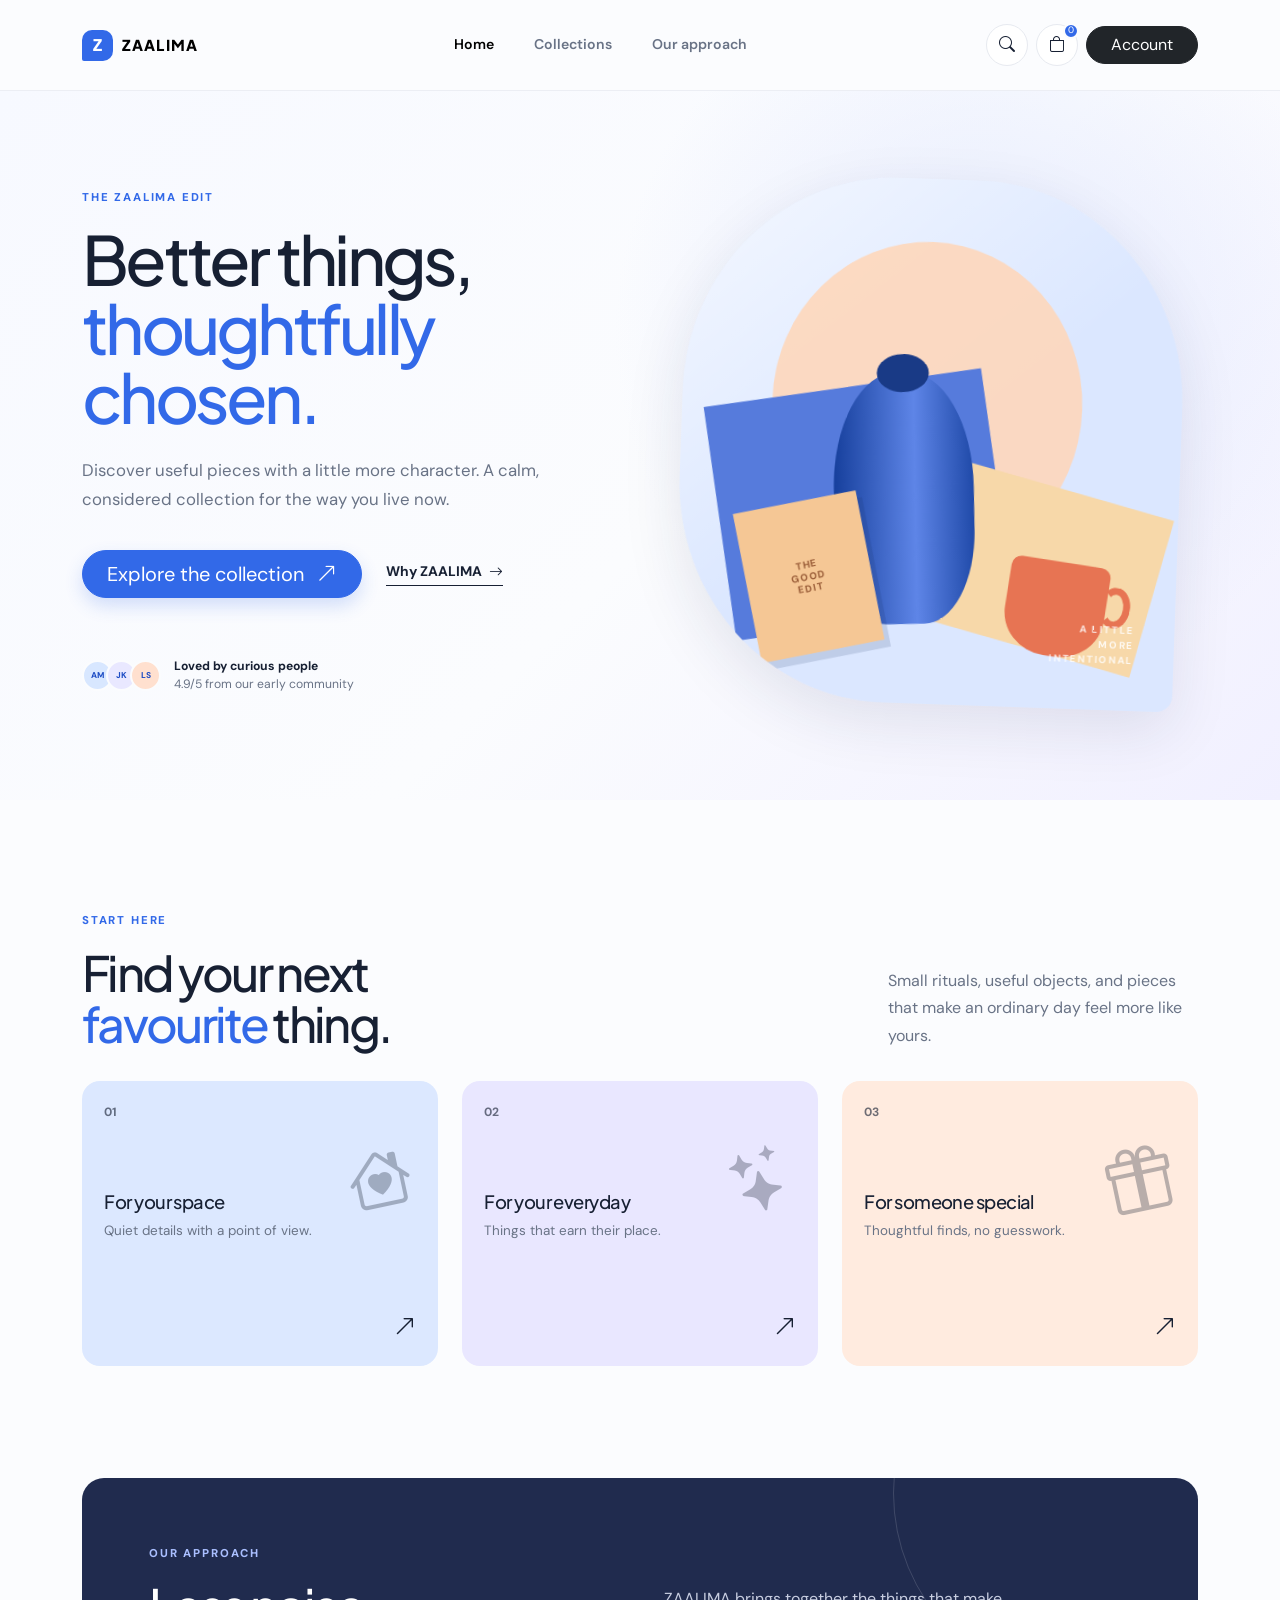
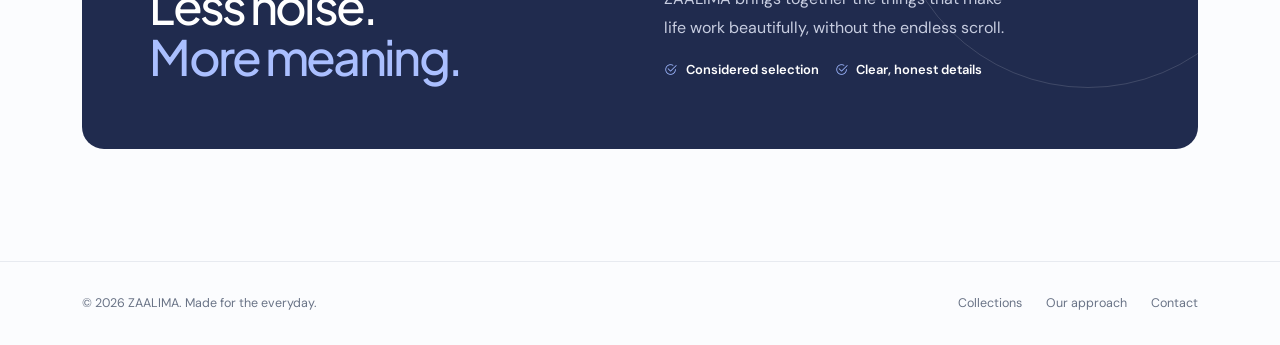
==== frontend/index.html @ 22a88649 "Add Zaalima frontend" ====
<!DOCTYPE html>
<html lang="en">
<head>
    <meta charset="UTF-8">
    <meta name="viewport" content="width=device-width, initial-scale=1">
    <meta name="description" content="ZAALIMA - a considered shopping experience for everyday essentials and standout finds.">
    <title>ZAALIMA | Better things, thoughtfully chosen</title>
    <link rel="preconnect" href="https://fonts.googleapis.com">
    <link rel="preconnect" href="https://fonts.gstatic.com" crossorigin>
    <link href="https://fonts.googleapis.com/css2?family=DM+Sans:wght@400;500;600;700&family=Plus+Jakarta+Sans:wght@600;700;800&display=swap" rel="stylesheet">
    <link href="https://cdn.jsdelivr.net/npm/bootstrap@5.3.3/dist/css/bootstrap.min.css" rel="stylesheet" integrity="sha384-QWTKZyjpPEjISv5WaRU9OFeRpok6YctnYmDr5pNlyT2bRjXh0JMhjY6hW+ALEwIH" crossorigin="anonymous">
    <link href="https://cdn.jsdelivr.net/npm/bootstrap-icons@1.11.3/font/bootstrap-icons.min.css" rel="stylesheet">
    <link rel="stylesheet" href="css/style.css">
</head>
<body>
    <header class="site-header">
        <nav class="navbar navbar-expand-lg" aria-label="Primary navigation">
            <div class="container py-3">
                <a class="navbar-brand brand-mark" href="index.html" aria-label="ZAALIMA home">
                    <span class="brand-mark__symbol">Z</span>
                    <span>ZAALIMA</span>
                </a>
                <button class="navbar-toggler border-0 shadow-none" type="button" data-bs-toggle="collapse" data-bs-target="#primaryNavigation" aria-controls="primaryNavigation" aria-expanded="false" aria-label="Toggle navigation">
                    <i class="bi bi-list fs-2"></i>
                </button>
                <div class="collapse navbar-collapse" id="primaryNavigation">
                    <ul class="navbar-nav mx-auto gap-lg-2 mt-3 mt-lg-0">
                        <li class="nav-item"><a class="nav-link active" href="index.html" aria-current="page">Home</a></li>
                        <li class="nav-item"><a class="nav-link" href="#collections">Collections</a></li>
                        <li class="nav-item"><a class="nav-link" href="#why-zaalima">Our approach</a></li>
                    </ul>
                    <div class="nav-actions d-flex align-items-center gap-2 mt-3 mt-lg-0">
                        <button class="icon-button" type="button" aria-label="Search" data-action="search"><i class="bi bi-search"></i></button>
                        <a class="icon-button position-relative" href="cart.html" aria-label="Shopping cart">
                            <i class="bi bi-bag"></i><span class="cart-count" aria-label="0 items">0</span>
                        </a>
                        <button class="btn btn-dark rounded-pill px-4" type="button" data-action="account">Account</button>
                    </div>
                </div>
            </div>
        </nav>
    </header>

    <main>
        <section class="hero-section">
            <div class="container hero-content">
                <div class="row align-items-center g-5">
                    <div class="col-lg-6">
                        <p class="eyebrow fade-up">THE ZAALIMA EDIT</p>
                        <h1 class="display-title fade-up">Better things,<br><span>thoughtfully chosen.</span></h1>
                        <p class="hero-copy fade-up">Discover useful pieces with a little more character. A calm, considered collection for the way you live now.</p>
                        <div class="hero-actions fade-up">
                            <a class="btn btn-primary btn-lg rounded-pill px-4" href="#collections">Explore the collection <i class="bi bi-arrow-up-right ms-2"></i></a>
                            <a class="text-link" href="#why-zaalima">Why ZAALIMA <i class="bi bi-arrow-right ms-1"></i></a>
                        </div>
                        <div class="hero-proof fade-up">
                            <div class="avatar-stack" aria-hidden="true"><span>AM</span><span>JK</span><span>LS</span></div>
                            <p><strong>Loved by curious people</strong><br><span>4.9/5 from our early community</span></p>
                        </div>
                    </div>
                    <div class="col-lg-6">
                        <div class="hero-art" role="img" aria-label="A curated arrangement of a blue vase, a book, and a warm ceramic cup">
                            <div class="hero-art__sun"></div>
                            <div class="hero-art__card hero-art__card--blue"></div>
                            <div class="hero-art__card hero-art__card--cream"></div>
                            <div class="hero-art__vase"></div>
                            <div class="hero-art__book"><span>THE<br>GOOD<br>EDIT</span></div>
                            <div class="hero-art__cup"></div>
                            <span class="hero-art__label">A LITTLE<br>MORE<br>INTENTIONAL</span>
                        </div>
                    </div>
                </div>
            </div>
        </section>

        <section class="collection-section" id="collections">
            <div class="container">
                <div class="section-heading d-flex flex-column flex-md-row justify-content-between align-items-md-end gap-3">
                    <div><p class="eyebrow">START HERE</p><h2>Find your next<br><em>favourite</em> thing.</h2></div>
                    <p class="section-intro">Small rituals, useful objects, and pieces that make an ordinary day feel more like yours.</p>
                </div>
                <div class="row g-3 g-lg-4 mt-2">
                    <div class="col-md-4"><a class="collection-tile collection-tile--blue" href="#collections"><span class="tile-number">01</span><i class="bi bi-house-heart tile-icon"></i><div><h3>For your space</h3><p>Quiet details with a point of view.</p></div><i class="bi bi-arrow-up-right tile-arrow"></i></a></div>
                    <div class="col-md-4"><a class="collection-tile collection-tile--lilac" href="#collections"><span class="tile-number">02</span><i class="bi bi-stars tile-icon"></i><div><h3>For your everyday</h3><p>Things that earn their place.</p></div><i class="bi bi-arrow-up-right tile-arrow"></i></a></div>
                    <div class="col-md-4"><a class="collection-tile collection-tile--peach" href="#collections"><span class="tile-number">03</span><i class="bi bi-gift tile-icon"></i><div><h3>For someone special</h3><p>Thoughtful finds, no guesswork.</p></div><i class="bi bi-arrow-up-right tile-arrow"></i></a></div>
                </div>
            </div>
        </section>

        <section class="approach-section" id="why-zaalima">
            <div class="container"><div class="approach-panel"><div><p class="eyebrow eyebrow--light">OUR APPROACH</p><h2>Less noise.<br><span>More meaning.</span></h2></div><div class="approach-copy"><p>ZAALIMA brings together the things that make life work beautifully, without the endless scroll.</p><div class="d-flex flex-wrap gap-3"><span><i class="bi bi-check2-circle"></i> Considered selection</span><span><i class="bi bi-check2-circle"></i> Clear, honest details</span></div></div></div></div>
        </section>
    </main>

    <footer class="site-footer"><div class="container d-flex flex-column flex-md-row justify-content-between align-items-md-center gap-3"><p class="mb-0">© <span data-current-year></span> ZAALIMA. Made for the everyday.</p><div class="footer-links"><a href="#collections">Collections</a><a href="#why-zaalima">Our approach</a><a href="mailto:hello@zaalima.example">Contact</a></div></div></footer>

    <div class="toast-container position-fixed bottom-0 end-0 p-3"><div id="appToast" class="toast border-0 shadow" role="status" aria-live="polite" aria-atomic="true"><div class="toast-body d-flex align-items-center gap-2"><i class="bi bi-info-circle-fill"></i><span data-toast-message></span><button type="button" class="btn-close ms-auto" data-bs-dismiss="toast" aria-label="Close"></button></div></div></div>

    <script src="https://cdn.jsdelivr.net/npm/bootstrap@5.3.3/dist/js/bootstrap.bundle.min.js" integrity="sha384-YvpcrYf0tY3lHB60NNkmXc5s9fDVZLESaAA55NDzOxhy9GkcIdslK1eN7N6jIeHz" crossorigin="anonymous"></script>
    <script type="module" src="js/app.js"></script>
</body>
</html>
---- frontend/css/style.css ----
:root {
    --ink: #172033;
    --muted: #697386;
    --line: #e7eaf0;
    --paper: #fbfcfe;
    --blue: #3269e8;
    --blue-dark: #1d4cc4;
    --lavender: #e9e8ff;
    --peach: #fff0e5;
    --shadow: 0 20px 60px rgba(26, 42, 74, .10);
}

* { box-sizing: border-box; }
html { scroll-behavior: smooth; }
body { margin: 0; color: var(--ink); background: var(--paper); font-family: "DM Sans", sans-serif; }
h1, h2, h3, .brand-mark { font-family: "Plus Jakarta Sans", sans-serif; }
a { color: inherit; text-decoration: none; }
.site-header { background: rgba(251, 252, 254, .90); border-bottom: 1px solid rgba(231, 234, 240, .75); position: relative; z-index: 5; }
.brand-mark { align-items: center; display: flex; font-size: .94rem; font-weight: 800; gap: .55rem; letter-spacing: .08em; }
.brand-mark__symbol { align-items: center; background: var(--blue); border-radius: 10px 10px 10px 2px; color: white; display: inline-flex; font-size: 1rem; height: 31px; justify-content: center; letter-spacing: 0; width: 31px; }
.nav-link { color: var(--muted); font-size: .88rem; font-weight: 600; padding-left: 1rem !important; padding-right: 1rem !important; }
.nav-link:hover, .nav-link.active { color: var(--ink); }
.icon-button { align-items: center; background: white; border: 1px solid var(--line); border-radius: 50%; color: var(--ink); display: inline-flex; height: 42px; justify-content: center; position: relative; transition: transform .2s ease, border-color .2s ease; width: 42px; }
.icon-button:hover { border-color: var(--blue); transform: translateY(-2px); }
.cart-count { align-items: center; background: var(--blue); border: 2px solid var(--paper); border-radius: 50%; color: white; display: inline-flex; font-size: .58rem; height: 16px; justify-content: center; position: absolute; right: -2px; top: -2px; width: 16px; }
.btn-primary { background: var(--blue); border-color: var(--blue); box-shadow: 0 8px 18px rgba(50, 105, 232, .20); }
.btn-primary:hover { background: var(--blue-dark); border-color: var(--blue-dark); }
.hero-section { background: radial-gradient(circle at 77% 34%, rgba(219, 227, 255, .7), transparent 34%), linear-gradient(135deg, #f7f9ff 0%, #fbfcfe 55%, #f1f0ff 100%); overflow: hidden; padding: 5.5rem 0 6rem; }
.hero-content { position: relative; z-index: 1; }
.eyebrow { color: var(--blue); font-size: .71rem; font-weight: 800; letter-spacing: .16em; margin-bottom: 1.1rem; }
.display-title { font-size: clamp(2.7rem, 5.3vw, 5.2rem); letter-spacing: -.055em; line-height: 1.02; margin-bottom: 1.5rem; }
.display-title span, .section-heading em { color: var(--blue); font-style: normal; }
.hero-copy { color: var(--muted); font-size: 1.05rem; line-height: 1.75; max-width: 480px; }
.hero-actions { align-items: center; display: flex; flex-wrap: wrap; gap: 1.5rem; margin-top: 2.2rem; }
.text-link { border-bottom: 1px solid var(--ink); font-size: .87rem; font-weight: 700; padding-bottom: .2rem; }
.hero-proof { align-items: center; display: flex; gap: .8rem; margin-top: 3.8rem; }
.hero-proof p { color: var(--ink); font-size: .76rem; line-height: 1.45; margin: 0; }
.hero-proof p span { color: var(--muted); }
.avatar-stack { display: flex; }
.avatar-stack span { align-items: center; background: var(--lavender); border: 2px solid var(--paper); border-radius: 50%; color: var(--blue-dark); display: flex; font-size: .53rem; font-weight: 800; height: 31px; justify-content: center; margin-left: -7px; width: 31px; }
.avatar-stack span:first-child { background: #d8e7ff; margin-left: 0; }
.avatar-stack span:last-child { background: #ffe0cf; }
.hero-art { aspect-ratio: 1 / 1.05; background: #dbe7ff; border-radius: 42% 42% 16px 42%; box-shadow: var(--shadow); margin: 0 auto; max-width: 500px; overflow: hidden; position: relative; transform: rotate(2deg); }
.hero-art::before { background: linear-gradient(140deg, rgba(255, 255, 255, .7), transparent 52%); content: ""; inset: 0; position: absolute; }
.hero-art__sun { background: #ffd7b8; border-radius: 50%; height: 62%; left: 18%; opacity: .86; position: absolute; top: 12%; width: 62%; }
.hero-art__card { bottom: 15%; position: absolute; transform: rotate(-10deg); }
.hero-art__card--blue { background: #567bdc; height: 45%; left: 8%; width: 56%; }
.hero-art__card--cream { background: #f7d8a9; bottom: 12%; height: 31%; right: 4%; transform: rotate(14deg); width: 53%; }
.hero-art__vase { background: linear-gradient(90deg, #163f9c, #5e85e7 58%, #204aa9); border-radius: 46% 46% 37% 37%; bottom: 15%; height: 48%; left: 31%; position: absolute; transform: rotate(-3deg); width: 28%; }
.hero-art__vase::before { background: #193a86; border-radius: 50%; content: ""; height: 15%; left: 32%; position: absolute; top: -7%; width: 37%; }
.hero-art__book { align-items: center; background: #f5c795; bottom: 9%; box-shadow: 5px 8px 0 rgba(24, 45, 92, .14); color: #9a5d38; display: flex; font-size: .62rem; font-weight: 800; height: 29%; justify-content: center; left: 14%; letter-spacing: .09em; line-height: 1.2; position: absolute; text-align: center; transform: rotate(-13deg); width: 25%; }
.hero-art__cup { background: #e77453; border-radius: 10px 10px 45% 45%; bottom: 10%; height: 18%; position: absolute; right: 14%; transform: rotate(7deg); width: 20%; }
.hero-art__cup::after { border: 7px solid #e77453; border-left-color: transparent; border-radius: 50%; content: ""; height: 43%; position: absolute; right: -24%; top: 18%; width: 31%; }
.hero-art__label { bottom: 8%; color: rgba(255, 255, 255, .82); font-size: .62rem; font-weight: 800; letter-spacing: .17em; line-height: 1.5; position: absolute; right: 8%; text-align: right; }
.collection-section { padding: 7rem 0; }
.section-heading h2, .approach-panel h2 { font-size: clamp(2rem, 3.8vw, 3.6rem); letter-spacing: -.055em; line-height: 1.05; margin: 0; }
.section-intro { color: var(--muted); line-height: 1.7; margin: 0; max-width: 310px; }
.collection-tile { border-radius: 18px; display: flex; flex-direction: column; height: 285px; justify-content: space-between; overflow: hidden; padding: 1.4rem; position: relative; transition: transform .25s ease, box-shadow .25s ease; }
.collection-tile:hover { box-shadow: var(--shadow); transform: translateY(-5px); }
.collection-tile--blue { background: #dce8ff; }.collection-tile--lilac { background: #e9e7ff; }.collection-tile--peach { background: #ffebdf; }
.tile-number { font-size: .75rem; font-weight: 700; opacity: .62; }.tile-icon { font-size: 4rem; opacity: .3; position: absolute; right: 1.6rem; top: 3.3rem; transform: rotate(-12deg); }.collection-tile h3 { font-size: 1.15rem; letter-spacing: -.03em; margin-bottom: .45rem; }.collection-tile p { color: var(--muted); font-size: .84rem; margin: 0; }.tile-arrow { align-self: flex-end; font-size: 1.35rem; }
.approach-section { padding-bottom: 7rem; }.approach-panel { align-items: end; background: #202b4e; border-radius: 22px; color: white; display: grid; gap: 3rem; grid-template-columns: 1fr 1fr; overflow: hidden; padding: 4.2rem; position: relative; }.approach-panel::after { border: 1px solid rgba(255, 255, 255, .14); border-radius: 50%; content: ""; height: 390px; position: absolute; right: -85px; top: -180px; width: 390px; }.eyebrow--light { color: #aabfff; }.approach-panel h2 span { color: #aabfff; }.approach-copy { color: #c7cde0; line-height: 1.8; max-width: 360px; position: relative; z-index: 1; }.approach-copy span { color: white; font-size: .81rem; font-weight: 600; }.approach-copy i { color: #9eb7ff; margin-right: .35rem; }
.site-footer { border-top: 1px solid var(--line); color: var(--muted); font-size: .78rem; padding: 2rem 0; }.footer-links { display: flex; flex-wrap: wrap; gap: 1.5rem; }.footer-links a:hover { color: var(--ink); }.toast { background: white; color: var(--ink); }.toast i { color: var(--blue); }
.products-hero { background: linear-gradient(135deg, #f1f5ff 0%, #fbfcfe 62%, #f0efff 100%); padding: 4.5rem 0 4rem; }
.page-title { font-size: clamp(2.5rem, 5vw, 4.6rem); letter-spacing: -.055em; line-height: 1.02; margin: 0 0 1rem; }
.page-intro { color: var(--muted); font-size: 1.02rem; line-height: 1.7; margin: 0; max-width: 460px; }
.inventory-note { align-items: center; background: rgba(255, 255, 255, .72); border: 1px solid rgba(50, 105, 232, .12); border-radius: 14px; color: var(--muted); display: flex; font-size: .82rem; gap: .75rem; line-height: 1.5; margin-left: auto; max-width: 300px; padding: 1rem 1.1rem; }
.inventory-note i { color: var(--blue); font-size: 1.25rem; }
.products-section { min-height: 550px; padding: 3.5rem 0 7rem; }
.products-toolbar { align-items: center; display: flex; gap: 1.5rem; justify-content: space-between; margin-bottom: 2.5rem; }
.search-field { align-items: center; background: white; border: 1px solid var(--line); border-radius: 999px; box-shadow: 0 7px 25px rgba(26, 42, 74, .05); display: flex; max-width: 480px; padding: .2rem 1.2rem; width: 100%; }
.search-field:focus-within { border-color: var(--blue); box-shadow: 0 0 0 4px rgba(50, 105, 232, .10); }
.search-field i { color: var(--blue); }
.search-field input { background: transparent; border: 0; color: var(--ink); font: inherit; outline: 0; padding: .8rem .8rem; width: 100%; }
.search-field input::placeholder { color: #929aaa; }
.results-count { color: var(--muted); font-size: .82rem; font-weight: 700; white-space: nowrap; }
.inventory-card { background: white; border: 1px solid rgba(231, 234, 240, .9); border-radius: 18px; box-shadow: 0 12px 34px rgba(26, 42, 74, .06); height: 100%; overflow: hidden; transition: box-shadow .25s ease, transform .25s ease; }
.inventory-card:hover { box-shadow: var(--shadow); transform: translateY(-4px); }
.inventory-card__visual { align-items: center; background: linear-gradient(135deg, #dce8ff, #eceaff); color: var(--blue); display: flex; height: 155px; justify-content: center; overflow: hidden; position: relative; }
.inventory-card__visual::before, .inventory-card__visual::after { border: 1px solid rgba(50, 105, 232, .15); border-radius: 50%; content: ""; height: 210px; position: absolute; width: 210px; }
.inventory-card__visual::before { left: -90px; top: -120px; }.inventory-card__visual::after { bottom: -150px; right: -60px; }
.inventory-card__visual i { background: rgba(255, 255, 255, .7); border-radius: 20px; font-size: 3.2rem; padding: 1rem 1.2rem; position: relative; z-index: 1; }
.inventory-card__body { padding: 1.35rem; }.inventory-card__label { color: var(--blue); font-size: .68rem; font-weight: 800; letter-spacing: .14em; margin-bottom: .6rem; text-transform: uppercase; }.inventory-card__title { font-size: 1.2rem; letter-spacing: -.035em; margin-bottom: 1rem; }.inventory-card__meta-list { display: flex; flex-direction: column; gap: .25rem; margin-bottom: 1.15rem; }.inventory-card__meta { color: var(--muted); font-size: .78rem; }.availability { align-items: center; display: flex; font-size: .78rem; font-weight: 700; gap: .4rem; }.availability--available { color: #20835a; }.availability--limited { color: #bc7418; }.availability--empty { color: #bf4d50; }.inventory-card__quantity-block { align-items: baseline; border-top: 1px solid var(--line); display: flex; gap: .4rem; margin-top: 1.25rem; padding-top: 1rem; }.inventory-card__quantity { font-family: "Plus Jakarta Sans", sans-serif; font-size: 1.65rem; letter-spacing: -.05em; }.inventory-card__quantity-label { color: var(--muted); font-size: .75rem; }
.state-panel { align-items: center; display: flex; flex-direction: column; justify-content: center; min-height: 300px; text-align: center; }.state-panel h2 { font-family: "Plus Jakarta Sans", sans-serif; font-size: 1.35rem; letter-spacing: -.035em; margin: 1rem 0 .45rem; }.state-panel p { color: var(--muted); font-size: .9rem; margin: 0 0 1.25rem; }.state-icon { align-items: center; background: var(--lavender); border-radius: 50%; color: var(--blue); display: flex; font-size: 1.65rem; height: 64px; justify-content: center; width: 64px; }.state-panel--error .state-icon { background: var(--peach); color: #c76846; }
.detail-page { background: linear-gradient(135deg, #f7f9ff 0%, #fbfcfe 58%, #f0efff 100%); min-height: 680px; padding: 2.5rem 0 7rem; }
.detail-breadcrumb { align-items: center; color: var(--muted); display: flex; font-size: .82rem; gap: .8rem; margin-bottom: 3.5rem; }.detail-breadcrumb a { color: var(--ink); font-weight: 700; }.detail-breadcrumb a:hover, .back-link:hover { color: var(--blue); }
.detail-layout { align-items: stretch; display: grid; gap: 0; grid-template-columns: minmax(280px, .85fr) minmax(0, 1.15fr); margin: 0 auto; max-width: 1040px; }
.detail-visual { align-items: center; background: linear-gradient(145deg, #dce8ff, #eae7ff); border-radius: 24px 0 0 24px; color: var(--blue); display: flex; flex-direction: column; justify-content: center; min-height: 520px; overflow: hidden; position: relative; }.detail-visual i { background: rgba(255, 255, 255, .7); border-radius: 28px; font-size: 5rem; padding: 1.4rem 1.7rem; position: relative; z-index: 1; }.detail-visual span { color: rgba(29, 76, 196, .62); font-size: .7rem; font-weight: 800; letter-spacing: .2em; line-height: 1.5; margin-top: 1.5rem; position: relative; text-align: center; z-index: 1; }.detail-visual__circle { border: 1px solid rgba(50, 105, 232, .16); border-radius: 50%; height: 390px; position: absolute; width: 390px; }.detail-visual__circle--one { left: -210px; top: -100px; }.detail-visual__circle--two { bottom: -220px; right: -160px; }
.detail-card { background: white; border: 1px solid rgba(231, 234, 240, .9); border-radius: 0 24px 24px 0; box-shadow: var(--shadow); padding: 3.5rem; }.detail-title { font-size: clamp(2rem, 4vw, 3.45rem); letter-spacing: -.06em; margin-bottom: 1rem; }.detail-copy { color: var(--muted); line-height: 1.7; margin-bottom: 1.7rem; max-width: 430px; }.detail-status { margin-bottom: 2rem; }.detail-facts { border-bottom: 1px solid var(--line); border-top: 1px solid var(--line); display: grid; gap: 1rem; grid-template-columns: repeat(3, 1fr); padding: 1.3rem 0; }.detail-facts div { display: flex; flex-direction: column; gap: .35rem; }.detail-facts span { color: var(--muted); font-size: .7rem; }.detail-facts strong { font-family: "Plus Jakarta Sans", sans-serif; font-size: .95rem; letter-spacing: -.02em; overflow-wrap: anywhere; }.detail-actions { align-items: end; display: flex; gap: 1.25rem; justify-content: space-between; margin-top: 2rem; }.quantity-control label { display: block; font-size: .75rem; font-weight: 700; margin-bottom: .45rem; }.quantity-stepper { align-items: center; border: 1px solid var(--line); border-radius: 999px; display: flex; height: 43px; overflow: hidden; width: 126px; }.quantity-stepper button { background: white; border: 0; color: var(--ink); height: 100%; width: 38px; }.quantity-stepper button:hover:not(:disabled) { background: var(--lavender); color: var(--blue); }.quantity-stepper button:disabled { color: #b4bac6; }.quantity-stepper input { border: 0; color: var(--ink); font: 700 .88rem "DM Sans", sans-serif; min-width: 0; outline: 0; text-align: center; width: 50px; }.quantity-stepper input::-webkit-inner-spin-button, .quantity-stepper input::-webkit-outer-spin-button { appearance: none; margin: 0; }.quantity-control small { color: var(--muted); display: block; font-size: .65rem; margin-top: .4rem; }.detail-action-button { opacity: .52; white-space: nowrap; }.back-link { color: var(--muted); display: inline-block; font-size: .82rem; font-weight: 700; margin-top: 2.2rem; }
@media (max-width: 767.98px) { .detail-page { padding-bottom: 4.5rem; }.detail-breadcrumb { margin-bottom: 2rem; }.detail-layout { display: block; }.detail-visual { border-radius: 20px 20px 0 0; min-height: 270px; }.detail-visual i { font-size: 3.2rem; padding: 1rem 1.2rem; }.detail-visual span { margin-top: 1rem; }.detail-card { border-radius: 0 0 20px 20px; padding: 2rem 1.4rem; }.detail-facts { gap: .8rem; }.detail-facts strong { font-size: .82rem; }.detail-actions { align-items: stretch; flex-direction: column; }.detail-action-button { width: 100%; } }
.order-details-page { background: linear-gradient(135deg, #f7f9ff 0%, #fbfcfe 58%, #f0efff 100%); min-height: 680px; padding: 2.5rem 0 7rem; }.order-detail-layout { align-items: start; display: grid; gap: 2.5rem; grid-template-columns: minmax(0, 1fr) 300px; }.order-detail-heading { align-items: end; display: flex; gap: 1.5rem; justify-content: space-between; margin-bottom: 2rem; }.order-detail-heading .page-intro { margin-bottom: 0; }.order-status-banner { align-items: center; background: #202b4e; border-radius: 18px; color: white; display: flex; justify-content: space-between; margin-bottom: 1.25rem; padding: 1.4rem 1.6rem; }.order-status-banner__label { color: #aabfff; display: block; font-size: .65rem; font-weight: 800; letter-spacing: .14em; margin-bottom: .35rem; }.order-status-banner strong { font-family: "Plus Jakarta Sans", sans-serif; font-size: 1.35rem; letter-spacing: -.03em; }.order-status-banner .order-status { background: rgba(255, 255, 255, .13); color: white; }.status-tracker-card, .order-facts-card { background: white; border: 1px solid rgba(231, 234, 240, .9); border-radius: 18px; box-shadow: 0 12px 34px rgba(26, 42, 74, .06); padding: 1.7rem; }.tracker-heading { align-items: start; display: flex; gap: 1rem; justify-content: space-between; }.tracker-heading h2, .order-facts-card h2 { font-size: 1.3rem; letter-spacing: -.04em; margin: -.35rem 0 0; }.tracker-hint { color: var(--muted); font-size: .7rem; padding-top: .3rem; white-space: nowrap; }.status-tracker { display: flex; gap: 0; margin: 2.2rem 0 1.4rem; }.status-tracker__step { align-items: center; display: grid; flex: 1; grid-template-columns: 42px minmax(0, 1fr); position: relative; }.status-tracker__step:not(:last-child)::after { background: var(--line); content: ""; height: 2px; left: 42px; position: absolute; right: 0; top: 20px; z-index: 0; }.status-tracker__step--completed:not(:last-child)::after { background: #8ecfb0; }.status-tracker__marker { align-items: center; background: #f0f1f5; border: 3px solid white; border-radius: 50%; color: var(--muted); display: flex; height: 42px; justify-content: center; position: relative; width: 42px; z-index: 1; }.status-tracker__step--current .status-tracker__marker { background: var(--blue); box-shadow: 0 0 0 4px rgba(50, 105, 232, .12); color: white; }.status-tracker__step--completed .status-tracker__marker { background: #def4e8; color: #20835a; }.status-tracker__step-title, .status-tracker__step-state { display: block; grid-column: 2; margin-left: .75rem; }.status-tracker__step-title { font-size: .78rem; margin-top: .55rem; }.status-tracker__step-state { color: var(--muted); font-size: .66rem; margin-top: .2rem; }.tracker-note { border-top: 1px solid var(--line); color: var(--muted); font-size: .74rem; line-height: 1.6; margin: 0; padding-top: 1rem; }.order-facts-card { position: sticky; top: 1.5rem; }.order-facts-card h2 { margin-bottom: 1.5rem; }.order-facts-list { margin-bottom: 1.5rem; }.order-facts-list div { border-bottom: 1px solid var(--line); display: flex; flex-direction: column; gap: .3rem; padding: .8rem 0; }.order-facts-list div:first-child { border-top: 1px solid var(--line); }.order-facts-list span { color: var(--muted); font-size: .7rem; }.order-facts-list strong { font-family: "Plus Jakarta Sans", sans-serif; font-size: .95rem; overflow-wrap: anywhere; }
.notifications-page { background: linear-gradient(135deg, #f7f9ff 0%, #fbfcfe 58%, #f0efff 100%); min-height: 680px; padding: 4rem 0 7rem; }.notifications-heading { align-items: end; display: flex; justify-content: space-between; margin-bottom: 3rem; }.notifications-heading .page-intro { margin-bottom: 0; }.notification-center { background: white; border: 1px solid rgba(231, 234, 240, .9); border-radius: 22px; box-shadow: var(--shadow); margin: 0 auto; max-width: 900px; padding: 2.2rem; }.notification-center__header { align-items: center; border-bottom: 1px solid var(--line); display: flex; gap: 1rem; padding-bottom: 1.5rem; }.notification-bell { align-items: center; background: var(--lavender); border-radius: 14px; color: var(--blue); display: flex; font-size: 1.45rem; height: 54px; justify-content: center; width: 54px; }.notification-center__header .eyebrow { margin-bottom: .45rem; }.notification-center__header h2 { font-size: 1.35rem; letter-spacing: -.045em; margin: 0; }.notification-center__badge { background: #fff3dc; border-radius: 999px; color: #a66b13; font-size: .7rem; font-weight: 800; margin-left: auto; padding: .45rem .7rem; }.notification-unavailable { align-items: start; background: #f7f9ff; border: 1px solid #e4eaff; border-radius: 16px; display: flex; gap: 1rem; margin: 1.7rem 0; padding: 1.3rem; }.notification-unavailable__icon { align-items: center; background: #dce8ff; border-radius: 12px; color: var(--blue); display: flex; flex: 0 0 auto; font-size: 1.25rem; height: 44px; justify-content: center; width: 44px; }.notification-unavailable h3 { font-size: 1rem; letter-spacing: -.025em; margin: .1rem 0 .5rem; }.notification-unavailable p { color: var(--muted); font-size: .82rem; line-height: 1.7; margin: 0 0 .8rem; }.notification-unavailable__note { color: var(--muted); font-size: .7rem; }.notification-unavailable__note i { color: var(--blue); }.notification-links { display: grid; gap: 1rem; grid-template-columns: repeat(2, minmax(0, 1fr)); margin: 1.5rem auto 0; max-width: 900px; }.notification-links a { align-items: center; background: white; border: 1px solid rgba(231, 234, 240, .9); border-radius: 16px; box-shadow: 0 12px 34px rgba(26, 42, 74, .05); color: var(--ink); display: flex; gap: .8rem; padding: 1rem 1.1rem; transition: box-shadow .25s ease, transform .25s ease; }.notification-links a:hover { box-shadow: var(--shadow); transform: translateY(-3px); }.notification-links a > i:first-child { color: var(--blue); font-size: 1.25rem; }.notification-links strong, .notification-links small { display: block; }.notification-links strong { font-size: .8rem; }.notification-links small { color: var(--muted); font-size: .69rem; margin-top: .2rem; }.notification-links a > i:last-child { color: var(--blue); }
.orders-page { background: linear-gradient(135deg, #f7f9ff 0%, #fbfcfe 58%, #f0efff 100%); min-height: 680px; padding: 4rem 0 7rem; }.orders-heading { align-items: end; display: flex; justify-content: space-between; margin-bottom: 2.5rem; }.orders-heading .page-intro { margin-bottom: 0; }.orders-toolbar { align-items: center; display: flex; gap: 1.5rem; justify-content: space-between; margin-bottom: 2.5rem; }.orders-toolbar .search-field { max-width: 500px; }.orders-grid { display: grid; gap: 1rem; grid-template-columns: repeat(2, minmax(0, 1fr)); }.order-card { background: white; border: 1px solid rgba(231, 234, 240, .9); border-radius: 18px; box-shadow: 0 12px 34px rgba(26, 42, 74, .06); padding: 1.35rem; transition: box-shadow .25s ease, transform .25s ease; }.order-card:hover { box-shadow: var(--shadow); transform: translateY(-3px); }.order-card__header { align-items: start; display: flex; gap: 1rem; justify-content: space-between; }.order-card__label { color: var(--blue); font-size: .65rem; font-weight: 800; letter-spacing: .14em; margin-bottom: .45rem; text-transform: uppercase; }.order-card__title { font-size: 1.2rem; letter-spacing: -.04em; margin: 0; }.order-status { align-items: center; border-radius: 999px; display: inline-flex; flex-shrink: 0; font-size: .7rem; font-weight: 800; gap: .35rem; padding: .42rem .65rem; }.order-status--created { background: #fff3dc; color: #a66b13; }.order-status--paid { background: #def4e8; color: #20835a; }.order-status--cancelled { background: #ffe5e5; color: #bf4d50; }.order-status--default { background: var(--lavender); color: var(--blue-dark); }.order-card__facts { border-bottom: 1px solid var(--line); border-top: 1px solid var(--line); display: grid; gap: 1rem; grid-template-columns: repeat(2, 1fr); margin: 1.25rem 0 1rem; padding: 1rem 0; }.order-card__facts div { display: flex; flex-direction: column; gap: .3rem; }.order-card__fact-label { color: var(--muted); font-size: .7rem; }.order-card__fact-value { font-family: "Plus Jakarta Sans", sans-serif; font-size: .95rem; }.order-card__footer { align-items: center; display: flex; gap: .75rem; justify-content: space-between; }.order-card__note { color: var(--muted); font-size: .7rem; }.order-details-button { color: var(--muted); font-size: .75rem; font-weight: 700; padding: .3rem 0; white-space: nowrap; }.order-details-button i { color: var(--blue); margin-left: .3rem; }
.checkout-page { background: linear-gradient(135deg, #f7f9ff 0%, #fbfcfe 58%, #f0efff 100%); min-height: 680px; padding: 4rem 0 7rem; }
.checkout-heading { align-items: end; display: flex; justify-content: space-between; margin-bottom: 3rem; }.checkout-heading .page-intro { margin-bottom: 0; }.checkout-layout { align-items: start; display: grid; gap: 2.5rem; grid-template-columns: minmax(0, 1fr) 330px; }.checkout-review { background: white; border: 1px solid rgba(231, 234, 240, .9); border-radius: 18px; box-shadow: 0 12px 34px rgba(26, 42, 74, .06); padding: 2rem; }.checkout-section-heading { align-items: start; display: flex; justify-content: space-between; margin-bottom: 1.6rem; }.checkout-section-heading h2, .checkout-summary h2 { font-size: 1.4rem; letter-spacing: -.045em; margin: -.35rem 0 0; }.review-lock { color: var(--muted); font-size: .72rem; padding-top: .3rem; }.checkout-item { align-items: center; background: #f7f9ff; border: 1px solid #e4eaff; border-radius: 15px; display: grid; gap: 1.25rem; grid-template-columns: 105px minmax(0, 1fr) auto; padding: 1rem; }.checkout-item__visual { align-items: center; background: linear-gradient(135deg, #dce8ff, #eceaff); border-radius: 12px; color: var(--blue); display: flex; height: 105px; justify-content: center; }.checkout-item__visual i { font-size: 2.3rem; }.checkout-item__body { min-width: 0; }.checkout-item__label { color: var(--blue); font-size: .65rem; font-weight: 800; letter-spacing: .14em; margin-bottom: .45rem; text-transform: uppercase; }.checkout-item__title { font-size: 1.15rem; letter-spacing: -.035em; margin-bottom: .65rem; }.checkout-item__details { display: flex; flex-direction: column; gap: .2rem; }.checkout-item__meta { color: var(--muted); font-size: .76rem; }.checkout-item__quantity-block { align-items: baseline; display: flex; gap: .35rem; padding: 0 .5rem; white-space: nowrap; }.checkout-item__quantity { font-family: "Plus Jakarta Sans", sans-serif; font-size: 1.55rem; }.checkout-item__quantity-label { color: var(--muted); font-size: .73rem; }.confirmation-note { align-items: start; background: #f4f0ff; border-radius: 13px; color: var(--muted); display: flex; font-size: .78rem; gap: .75rem; line-height: 1.6; margin-top: 1.4rem; padding: 1rem 1.1rem; }.confirmation-note > i { color: var(--blue); font-size: 1.05rem; }.confirmation-note strong { color: var(--ink); display: block; font-size: .8rem; margin-bottom: .15rem; }.confirmation-note p { margin: 0; }.checkout-summary { background: white; border: 1px solid rgba(231, 234, 240, .9); border-radius: 18px; box-shadow: var(--shadow); padding: 1.7rem; position: sticky; top: 1.5rem; }.checkout-summary h2 { margin-bottom: 1.6rem; }.checkout-summary .summary-total { border-top: 1px solid var(--line); margin-top: .5rem; }.checkout-success { margin: 0 auto; max-width: 680px; }.checkout-success .state-icon { background: #def4e8; color: #20835a; }.order-response { background: white; border: 1px solid var(--line); border-radius: 15px; margin: .5rem 0 1.5rem; max-width: 420px; overflow: hidden; text-align: left; width: 100%; }.order-response__row { align-items: center; border-bottom: 1px solid var(--line); display: flex; justify-content: space-between; gap: 1rem; padding: .8rem 1rem; }.order-response__row:last-child { border-bottom: 0; }.order-response__label { color: var(--muted); font-size: .76rem; }.order-response__value { font-size: .82rem; overflow-wrap: anywhere; text-align: right; }
.cart-page { background: linear-gradient(135deg, #f7f9ff 0%, #fbfcfe 58%, #f0efff 100%); min-height: 680px; padding: 4rem 0 7rem; }
.cart-heading { align-items: end; display: flex; justify-content: space-between; margin-bottom: 3rem; }.cart-heading .page-intro { margin-bottom: 0; }.cart-layout { align-items: start; display: grid; gap: 2.5rem; grid-template-columns: minmax(0, 1fr) 330px; }.cart-items { display: grid; gap: 1rem; }.cart-item { align-items: center; background: white; border: 1px solid rgba(231, 234, 240, .9); border-radius: 18px; box-shadow: 0 12px 34px rgba(26, 42, 74, .06); display: grid; gap: 1.25rem; grid-template-columns: 104px minmax(0, 1fr) auto auto; padding: 1rem; }.cart-item__visual { align-items: center; background: linear-gradient(135deg, #dce8ff, #eceaff); border-radius: 13px; color: var(--blue); display: flex; height: 104px; justify-content: center; }.cart-item__visual i { font-size: 2.1rem; }.cart-item__body { min-width: 0; }.cart-item__label { color: var(--blue); font-size: .65rem; font-weight: 800; letter-spacing: .14em; margin-bottom: .45rem; text-transform: uppercase; }.cart-item__title { font-size: 1.15rem; letter-spacing: -.035em; margin-bottom: .65rem; }.cart-item__metadata { display: flex; flex-direction: column; gap: .2rem; }.cart-item__meta { color: var(--muted); font-size: .76rem; }.cart-item__controls { align-self: center; }.cart-item__quantity-label { color: var(--muted); display: block; font-size: .7rem; margin-bottom: .35rem; text-align: center; }.cart-stepper { align-items: center; border: 1px solid var(--line); border-radius: 999px; display: flex; height: 40px; overflow: hidden; width: 116px; }.cart-stepper__button { background: white; border: 0; color: var(--ink); height: 100%; width: 35px; }.cart-stepper__button:hover { background: var(--lavender); color: var(--blue); }.cart-stepper__input { border: 0; color: var(--ink); font: 700 .85rem "DM Sans", sans-serif; min-width: 0; outline: 0; text-align: center; width: 46px; }.cart-stepper__input::-webkit-inner-spin-button, .cart-stepper__input::-webkit-outer-spin-button { appearance: none; margin: 0; }.cart-item__remove { align-items: center; background: transparent; border: 0; border-radius: 50%; color: #9aa3b3; display: flex; font-size: 1rem; height: 36px; justify-content: center; width: 36px; }.cart-item__remove:hover { background: var(--peach); color: #bf4d50; }.clear-cart-button { background: transparent; border: 0; color: var(--muted); font-size: .8rem; font-weight: 700; margin-top: 1.25rem; padding: .4rem 0; }.clear-cart-button:hover { color: #bf4d50; }.cart-summary { background: white; border: 1px solid rgba(231, 234, 240, .9); border-radius: 18px; box-shadow: var(--shadow); padding: 1.7rem; position: sticky; top: 1.5rem; }.cart-summary h2 { font-size: 1.35rem; letter-spacing: -.04em; margin: -.35rem 0 1.6rem; }.summary-row, .summary-total { align-items: center; display: flex; justify-content: space-between; }.summary-row { border-bottom: 1px solid var(--line); color: var(--muted); font-size: .82rem; padding: .8rem 0; }.summary-row strong { color: var(--ink); }.summary-total { font-size: .78rem; font-weight: 700; padding: 1.2rem 0 1.4rem; }.summary-total strong { color: var(--muted); }.summary-note { color: var(--muted); font-size: .7rem; line-height: 1.5; margin: 1rem 0 0; }.summary-note i { color: var(--blue); }
@media (max-width: 991.98px) { .cart-layout { grid-template-columns: minmax(0, 1fr) 280px; gap: 1.5rem; }.cart-item { grid-template-columns: 88px minmax(0, 1fr) auto auto; }.cart-item__visual { height: 88px; } }
@media (max-width: 991.98px) { .checkout-layout { grid-template-columns: minmax(0, 1fr) 280px; gap: 1.5rem; } }
@media (max-width: 991.98px) { .orders-grid { grid-template-columns: 1fr; } }
@media (max-width: 991.98px) { .order-detail-layout { grid-template-columns: minmax(0, 1fr) 280px; gap: 1.5rem; } }
@media (max-width: 767.98px) { .cart-page { padding: 3.5rem 0 4.5rem; }.cart-heading { align-items: start; flex-direction: column; gap: 1.4rem; margin-bottom: 2rem; }.cart-layout { display: block; }.cart-summary { margin-top: 2rem; position: static; }.cart-item { grid-template-columns: 76px minmax(0, 1fr) auto; padding: .8rem; }.cart-item__visual { height: 76px; }.cart-item__controls { grid-column: 2 / 3; }.cart-item__remove { align-self: start; }.cart-item__title { font-size: 1rem; }.cart-stepper { width: 112px; } }
@media (max-width: 767.98px) { .orders-page { padding: 3.5rem 0 4.5rem; }.orders-heading { align-items: start; flex-direction: column; gap: 1.4rem; margin-bottom: 2rem; }.orders-toolbar { align-items: stretch; flex-direction: column; gap: .85rem; margin-bottom: 2rem; }.orders-toolbar .search-field { max-width: none; }.order-card__header { flex-direction: column; }.order-status { align-self: start; }.order-card__footer { align-items: start; flex-direction: column; }.order-details-button { align-self: end; } }
@media (max-width: 767.98px) { .order-details-page { padding: 2rem 0 4.5rem; }.order-detail-heading { align-items: start; flex-direction: column; margin-bottom: 1.5rem; }.order-status-banner { align-items: start; flex-direction: column; gap: 1rem; }.status-tracker-card, .order-facts-card { padding: 1.35rem; }.tracker-heading { flex-direction: column; }.tracker-hint { padding-top: 0; }.status-tracker { flex-direction: column; gap: 1rem; margin: 1.7rem 0; }.status-tracker__step { flex: none; grid-template-columns: 42px minmax(0, 1fr); min-height: 64px; }.status-tracker__step:not(:last-child)::after { bottom: -12px; height: auto; left: 20px; right: auto; top: 42px; width: 2px; }.status-tracker__step-title, .status-tracker__step-state { margin-left: .75rem; }.order-facts-card { margin-top: 1.5rem; position: static; } }
@media (max-width: 767.98px) { .checkout-page { padding: 3.5rem 0 4.5rem; }.checkout-heading { align-items: start; flex-direction: column; gap: 1.4rem; margin-bottom: 2rem; }.checkout-layout { display: block; }.checkout-summary { margin-top: 2rem; position: static; }.checkout-review { padding: 1.4rem; }.checkout-section-heading { gap: 1rem; }.checkout-item { grid-template-columns: 70px minmax(0, 1fr); padding: .75rem; }.checkout-item__visual { height: 70px; }.checkout-item__quantity-block { grid-column: 2 / 3; padding: 0; }.checkout-item__title { font-size: 1rem; } }
@media (max-width: 767.98px) { .notifications-page { padding: 3.5rem 0 4.5rem; }.notifications-heading { align-items: start; flex-direction: column; gap: 1.4rem; margin-bottom: 2rem; }.notification-center { padding: 1.35rem; }.notification-center__header { align-items: start; flex-wrap: wrap; }.notification-center__badge { margin-left: 0; }.notification-unavailable { flex-direction: column; }.notification-links { grid-template-columns: 1fr; } }
@media (max-width: 767.98px) { .products-hero { padding: 3.5rem 0; }.inventory-note { margin-left: 0; }.products-section { padding-top: 2.5rem; }.products-toolbar { align-items: stretch; flex-direction: column; gap: .85rem; margin-bottom: 2rem; }.results-count { padding-left: .25rem; } }
.fade-up { animation: fade-up .7s ease both; }.fade-up:nth-child(2) { animation-delay: .08s; }.fade-up:nth-child(3) { animation-delay: .16s; }.fade-up:nth-child(4) { animation-delay: .24s; }
@keyframes fade-up { from { opacity: 0; transform: translateY(16px); } to { opacity: 1; transform: translateY(0); } }
@media (max-width: 991.98px) { .hero-section { padding-top: 4rem; }.hero-art { margin-top: 1rem; max-width: 440px; }.approach-panel { padding: 3rem; } }
@media (max-width: 767.98px) { .hero-section { padding: 3.5rem 0 4.5rem; }.display-title { font-size: clamp(2.6rem, 13vw, 4rem); }.hero-proof { margin-top: 2.7rem; }.collection-section, .approach-section { padding-bottom: 4.5rem; padding-top: 4.5rem; }.approach-panel { display: block; padding: 2.2rem; }.approach-copy { margin-top: 2.5rem; }.footer-links { gap: 1rem; } }
@media (prefers-reduced-motion: reduce) { html { scroll-behavior: auto; }.fade-up { animation: none; }.collection-tile, .icon-button { transition: none; } }
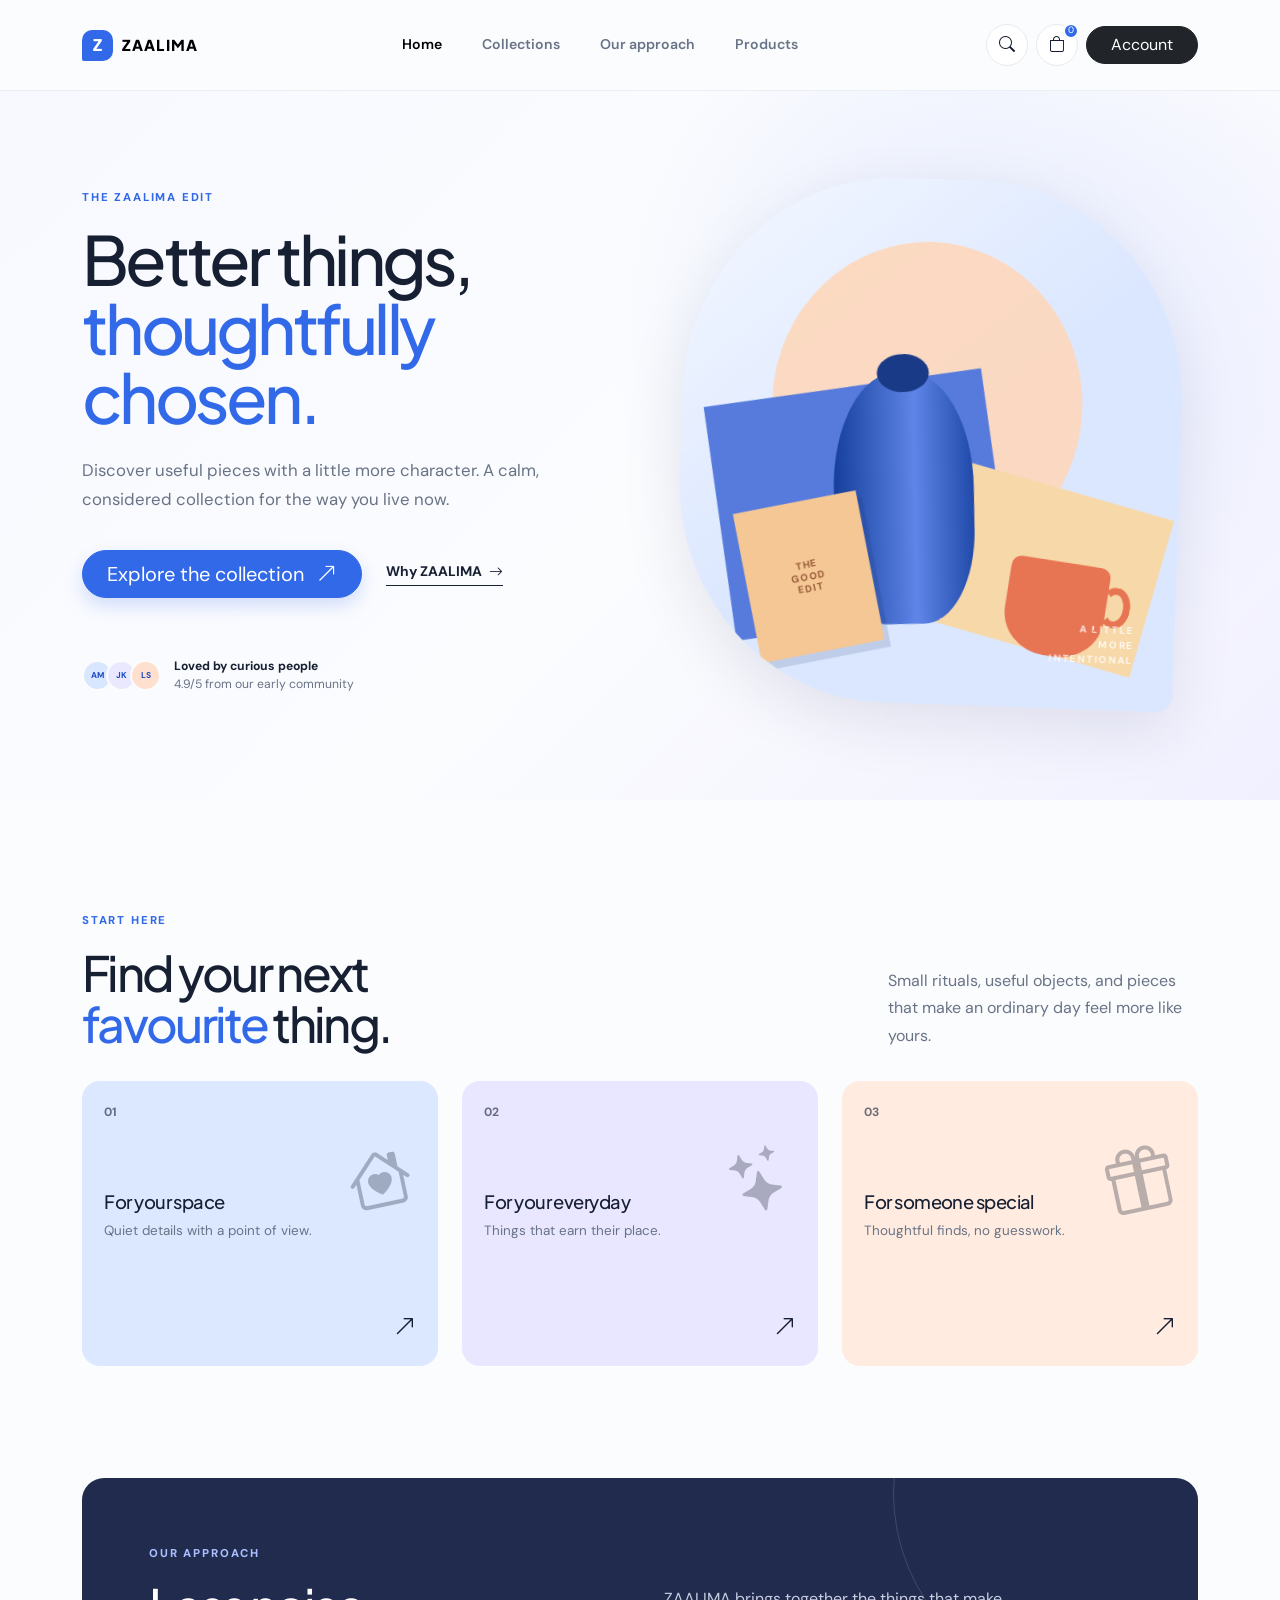
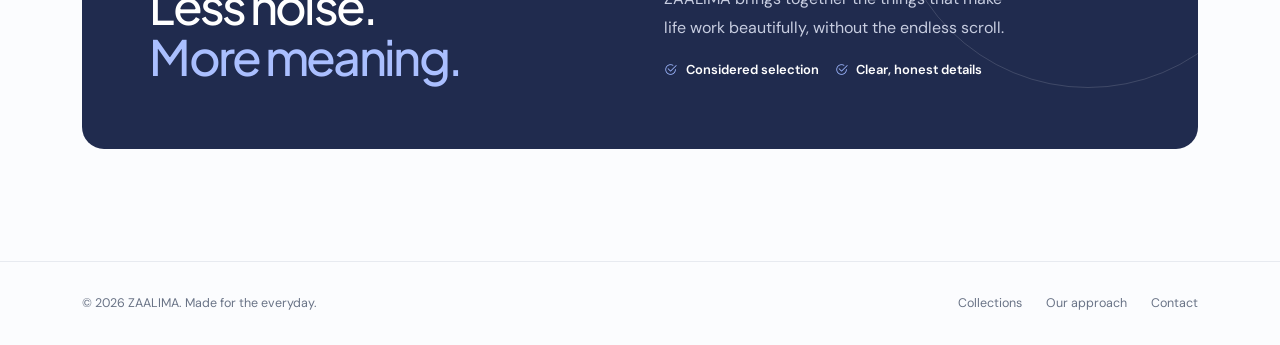
==== commit 1a1ef3de: "Polish frontend navigation and profile page" ====
--- a/frontend/index.html
+++ b/frontend/index.html
@@ -28,6 +28,7 @@
                         <li class="nav-item"><a class="nav-link active" href="index.html" aria-current="page">Home</a></li>
                         <li class="nav-item"><a class="nav-link" href="#collections">Collections</a></li>
                         <li class="nav-item"><a class="nav-link" href="#why-zaalima">Our approach</a></li>
+                        <li class="nav-item"><a class="nav-link" href="products.html">Products</a></li>
                     </ul>
                     <div class="nav-actions d-flex align-items-center gap-2 mt-3 mt-lg-0">
                         <button class="icon-button" type="button" aria-label="Search" data-action="search"><i class="bi bi-search"></i></button>
--- a/frontend/css/style.css
+++ b/frontend/css/style.css
@@ -109,4 +109,50 @@
 @keyframes fade-up { from { opacity: 0; transform: translateY(16px); } to { opacity: 1; transform: translateY(0); } }
 @media (max-width: 991.98px) { .hero-section { padding-top: 4rem; }.hero-art { margin-top: 1rem; max-width: 440px; }.approach-panel { padding: 3rem; } }
 @media (max-width: 767.98px) { .hero-section { padding: 3.5rem 0 4.5rem; }.display-title { font-size: clamp(2.6rem, 13vw, 4rem); }.hero-proof { margin-top: 2.7rem; }.collection-section, .approach-section { padding-bottom: 4.5rem; padding-top: 4.5rem; }.approach-panel { display: block; padding: 2.2rem; }.approach-copy { margin-top: 2.5rem; }.footer-links { gap: 1rem; } }
+.profile-page { background: linear-gradient(135deg, #f7f9ff 0%, #fbfcfe 58%, #f0efff 100%); min-height: 680px; padding: 4rem 0 7rem; }
+.profile-heading { margin-bottom: 2.5rem; }
+.profile-container { margin: 0 auto; max-width: 900px; }
+.profile-hero-card { align-items: center; background: white; border: 1px solid rgba(231, 234, 240, .9); border-radius: 20px; box-shadow: 0 12px 34px rgba(26, 42, 74, .06); display: flex; gap: 1.5rem; margin-bottom: 1.75rem; padding: 1.75rem 2rem; }
+.profile-avatar { align-items: center; background: linear-gradient(135deg, #dce8ff, #eae7ff); border: 3px solid white; border-radius: 50%; box-shadow: 0 4px 14px rgba(50, 105, 232, .15); color: var(--blue); display: flex; flex-shrink: 0; font-size: 1.85rem; height: 64px; justify-content: center; width: 64px; }
+.profile-hero-card__body { flex-grow: 1; }
+.profile-hero-card__body h2 { font-size: 1.35rem; letter-spacing: -.03em; margin: 0 0 .35rem; }
+.profile-hero-card__body p { color: var(--muted); font-size: .88rem; line-height: 1.5; margin: 0; }
+.profile-status-badge { align-items: center; border-radius: 999px; display: inline-flex; flex-shrink: 0; font-size: .72rem; font-weight: 800; gap: .35rem; letter-spacing: .02em; padding: .45rem .85rem; white-space: nowrap; }
+.profile-status-badge--signed-out { background: #fff3dc; color: #a66b13; }
+.profile-status-badge--info { background: var(--lavender); color: var(--blue-dark); }
+.profile-account-card { background: white; border: 1px solid rgba(231, 234, 240, .9); border-radius: 20px; box-shadow: 0 12px 34px rgba(26, 42, 74, .06); margin-bottom: 2rem; overflow: hidden; padding: 2rem; }
+.profile-account-card__header { align-items: start; border-bottom: 1px solid var(--line); display: flex; justify-content: space-between; padding-bottom: 1.25rem; }
+.profile-account-card__header h2 { font-size: 1.25rem; letter-spacing: -.03em; margin: 0; }
+.profile-account-card__icon { align-items: center; background: var(--lavender); border-radius: 12px; color: var(--blue); display: flex; font-size: 1.25rem; height: 42px; justify-content: center; width: 42px; }
+.account-info-grid { display: grid; gap: 1rem; grid-template-columns: repeat(3, 1fr); margin: 1.5rem 0; }
+.account-info-item { background: #f7f9ff; border: 1px solid #e4eaff; border-radius: 14px; display: flex; gap: .85rem; padding: 1.1rem; }
+.account-info-item__icon { align-items: center; background: white; border: 1px solid var(--line); border-radius: 10px; color: var(--blue); display: flex; flex-shrink: 0; font-size: 1.1rem; height: 38px; justify-content: center; width: 38px; }
+.account-info-item span { color: var(--muted); display: block; font-size: .72rem; margin-bottom: .2rem; }
+.account-info-item strong { color: var(--ink); display: block; font-family: "Plus Jakarta Sans", sans-serif; font-size: .92rem; letter-spacing: -.02em; }
+.account-info-item small { color: var(--muted); display: block; font-size: .68rem; margin-top: .2rem; }
+.profile-account-card__footer { align-items: center; background: #fbfcfe; border: 1px solid var(--line); border-radius: 14px; display: flex; gap: 1.5rem; justify-content: space-between; padding: 1.2rem 1.4rem; }
+.profile-account-card__footer p { color: var(--muted); font-size: .8rem; line-height: 1.5; margin: .25rem 0 0; }
+.profile-section-heading h2 { font-size: 1.25rem; letter-spacing: -.03em; margin: 0; }
+.profile-services-grid { display: grid; gap: 1.25rem; grid-template-columns: repeat(2, 1fr); margin-bottom: 2rem; }
+.profile-service-card { background: white; border: 1px solid rgba(231, 234, 240, .9); border-radius: 18px; box-shadow: 0 12px 34px rgba(26, 42, 74, .06); display: flex; flex-direction: column; justify-content: space-between; padding: 1.5rem; transition: box-shadow .25s ease, transform .25s ease; }
+.profile-service-card:hover { box-shadow: var(--shadow); transform: translateY(-3px); }
+.profile-service-card__header { align-items: center; display: flex; gap: .75rem; margin-bottom: .85rem; }
+.profile-service-card__icon { align-items: center; background: var(--lavender); border-radius: 10px; color: var(--blue); display: flex; font-size: 1.15rem; height: 38px; justify-content: center; width: 38px; }
+.profile-service-card h3 { font-size: 1.05rem; letter-spacing: -.025em; margin: 0; }
+.profile-service-card p { color: var(--muted); font-size: .82rem; line-height: 1.6; margin: 0 0 1.25rem; }
+.profile-service-card__action { margin-top: auto; }
+.quick-links-grid { display: grid; gap: 1rem; grid-template-columns: repeat(3, 1fr); margin-top: 1rem; }
+.quick-link-card { align-items: center; background: white; border: 1px solid rgba(231, 234, 240, .9); border-radius: 16px; box-shadow: 0 12px 34px rgba(26, 42, 74, .05); color: var(--ink); display: flex; gap: .85rem; padding: 1.1rem 1.25rem; transition: box-shadow .25s ease, transform .25s ease; }
+.quick-link-card:hover { box-shadow: var(--shadow); color: var(--ink); transform: translateY(-3px); }
+.quick-link-card__icon { align-items: center; border-radius: 12px; display: flex; flex-shrink: 0; font-size: 1.2rem; height: 42px; justify-content: center; width: 42px; }
+.quick-link-card__icon--blue { background: #dce8ff; color: var(--blue); }
+.quick-link-card__icon--peach { background: #ffebdf; color: #bc7418; }
+.quick-link-card__icon--lilac { background: #e9e7ff; color: #6352c7; }
+.quick-link-card__content strong { display: block; font-size: .88rem; margin-bottom: .2rem; }
+.quick-link-card__content small { color: var(--muted); display: block; font-size: .72rem; line-height: 1.4; }
+.quick-link-card__arrow { color: var(--blue); font-size: .95rem; margin-left: auto; transition: transform .2s ease; }
+.quick-link-card:hover .quick-link-card__arrow { transform: translate(2px, -2px); }
+@media (max-width: 991.98px) { .account-info-grid { grid-template-columns: 1fr; } .quick-links-grid { grid-template-columns: 1fr; } }
+@media (max-width: 767.98px) { .profile-page { padding: 3.5rem 0 4.5rem; } .profile-hero-card { align-items: start; flex-direction: column; padding: 1.5rem; } .profile-hero-card__body { width: 100%; } .profile-status-badge { align-self: start; } .profile-account-card { padding: 1.4rem; } .profile-account-card__footer { align-items: start; flex-direction: column; gap: 1rem; } .profile-account-card__footer .btn { width: 100%; } .profile-services-grid { grid-template-columns: 1fr; } }
+@media (min-width: 992px) and (max-width: 1199.98px) { .nav-link { padding-left: .65rem !important; padding-right: .65rem !important; } }
 @media (prefers-reduced-motion: reduce) { html { scroll-behavior: auto; }.fade-up { animation: none; }.collection-tile, .icon-button { transition: none; } }
